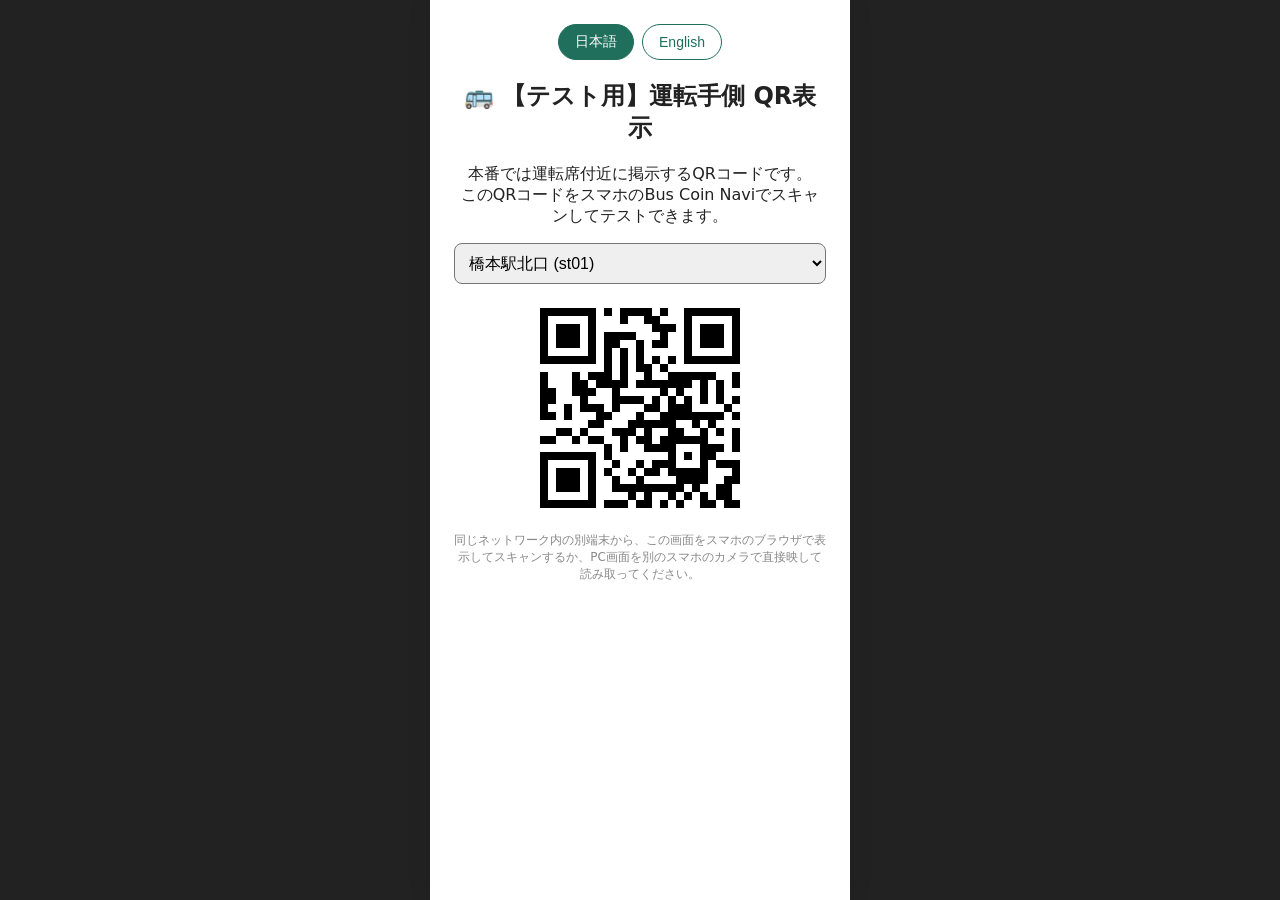
==== driver.html @ f9af69e2 "Initial commit: Bus Coin Navi prototype" ====
<!DOCTYPE html>
<html lang="ja">
<head>
<meta charset="UTF-8" />
<meta name="viewport" content="width=device-width, initial-scale=1.0" />
<title>【運転手用テストツール】QR表示 - Bus Coin Navi</title>
<link rel="stylesheet" href="style.css" />
<style>
  body { background: #222; }
  #app { background: #fff; }
  .driver-tool { padding: 24px; text-align: center; }
  .qr-wrap { display: flex; justify-content: center; margin: 20px 0; }
  select { font-size: 16px; padding: 10px; border-radius: 8px; width: 100%; }
  .note { color: #888; font-size: 12px; margin-top: 12px; }
  .lang-switch { display: flex; justify-content: center; gap: 8px; margin-bottom: 12px; }
  .lang-switch button {
    padding: 8px 16px; border-radius: 20px; border: 1px solid #1f6f5c;
    background: #fff; color: #1f6f5c; font-size: 14px; cursor: pointer;
  }
  .lang-switch button.active { background: #1f6f5c; color: #fff; }
</style>
</head>
<body>
<div id="app">
  <div class="driver-tool">
    <div class="lang-switch">
      <button id="langJa" class="active">日本語</button>
      <button id="langEn">English</button>
    </div>
    <h2 id="titleText">🚌 【テスト用】運転手側 QR表示</h2>
    <p id="descText">本番では運転席付近に掲示するQRコードです。<br>このQRコードをスマホのBus Coin Naviでスキャンしてテストできます。</p>
    <select id="stopSelect"></select>
    <div class="qr-wrap" id="qrWrap"></div>
    <div class="note" id="noteText">同じネットワーク内の別端末から、この画面をスマホのブラウザで表示してスキャンするか、PC画面を別のスマホのカメラで直接映して読み取ってください。</div>
  </div>
</div>
<script src="data.js"></script>
<script src="lib/qrcode.js"></script>
<script src="driver.js"></script>
</body>
</html>
---- style.css ----
* { box-sizing: border-box; }

body {
  margin: 0;
  font-family: "Hiragino Sans", "Noto Sans JP", "Noto Sans Arabic", system-ui, sans-serif;
  background: #f4f6fb;
  color: #222;
  display: flex;
  justify-content: center;
}

#app {
  width: 100%;
  max-width: 420px;
  min-height: 100vh;
  background: #fff;
  box-shadow: 0 0 24px rgba(0,0,0,0.08);
  display: flex;
  flex-direction: column;
}

[dir="rtl"] #app {
  text-align: right;
}

.screen {
  flex: 1;
  padding: 24px 20px;
  display: flex;
  flex-direction: column;
  gap: 16px;
}

.top-bar {
  display: flex;
  align-items: center;
  justify-content: space-between;
  padding: 12px 16px;
  background: #1f6f5c;
  color: white;
}

.top-bar .brand {
  font-weight: bold;
  font-size: 18px;
}

.top-bar button {
  background: rgba(255,255,255,0.15);
  border: none;
  color: white;
  padding: 6px 10px;
  border-radius: 8px;
  font-size: 13px;
}

h1 {
  font-size: 20px;
  margin: 0 0 4px 0;
}

.hint {
  color: #666;
  font-size: 14px;
}

.lang-grid {
  display: grid;
  grid-template-columns: 1fr 1fr;
  gap: 10px;
}

.lang-btn, .stop-btn, .primary-btn {
  padding: 14px;
  border-radius: 12px;
  border: 1px solid #ddd;
  background: #fafafa;
  font-size: 15px;
  cursor: pointer;
  text-align: center;
}

.lang-btn:active, .stop-btn:active {
  background: #e8f2ef;
}

.primary-btn {
  background: #1f6f5c;
  color: white;
  border: none;
  font-weight: bold;
  font-size: 17px;
  padding: 16px;
}

.qr-box {
  border: 3px dashed #1f6f5c;
  border-radius: 16px;
  height: 200px;
  display: flex;
  align-items: center;
  justify-content: center;
  font-size: 60px;
  color: #1f6f5c;
  background: #f0f8f6;
}

.stop-list {
  display: flex;
  flex-direction: column;
  gap: 8px;
}

.current-stop-badge {
  background: #eef7f4;
  border: 1px solid #1f6f5c;
  border-radius: 10px;
  padding: 10px 14px;
  font-size: 14px;
}

.fare-amount {
  font-size: 48px;
  font-weight: bold;
  color: #1f6f5c;
  text-align: center;
  margin: 8px 0;
}

.coin-list {
  display: flex;
  flex-direction: column;
  gap: 10px;
}

.coin-row {
  display: flex;
  align-items: center;
  gap: 12px;
  background: #fbfbfb;
  border: 1px solid #eee;
  border-radius: 10px;
  padding: 10px 14px;
}

.coin-icon {
  width: 44px;
  height: 44px;
  border-radius: 50%;
  display: flex;
  align-items: center;
  justify-content: center;
  color: white;
  font-weight: bold;
  font-size: 12px;
  flex-shrink: 0;
}

.bill-icon {
  width: 60px;
  height: 30px;
  border-radius: 4px;
  display: flex;
  align-items: center;
  justify-content: center;
  color: white;
  font-weight: bold;
  font-size: 11px;
  flex-shrink: 0;
}

.coin-icon-wrap {
  flex-shrink: 0;
  width: 60px;
  display: flex;
  align-items: center;
  justify-content: center;
}

#scan-video {
  width: 100%;
  border-radius: 16px;
  background: #000;
}

.scan-status {
  text-align: center;
  font-size: 14px;
  color: #555;
}

.coin-count {
  margin-inline-start: auto;
  font-weight: bold;
  font-size: 16px;
}

.driver-screen {
  background: #1f6f5c;
  color: white;
  border-radius: 16px;
  padding: 24px;
  text-align: center;
}

.driver-screen .amount {
  font-size: 56px;
  font-weight: bold;
  margin: 12px 0;
}

.back-link {
  color: #1f6f5c;
  background: none;
  border: none;
  font-size: 14px;
  text-align: start;
  padding: 0;
  cursor: pointer;
}
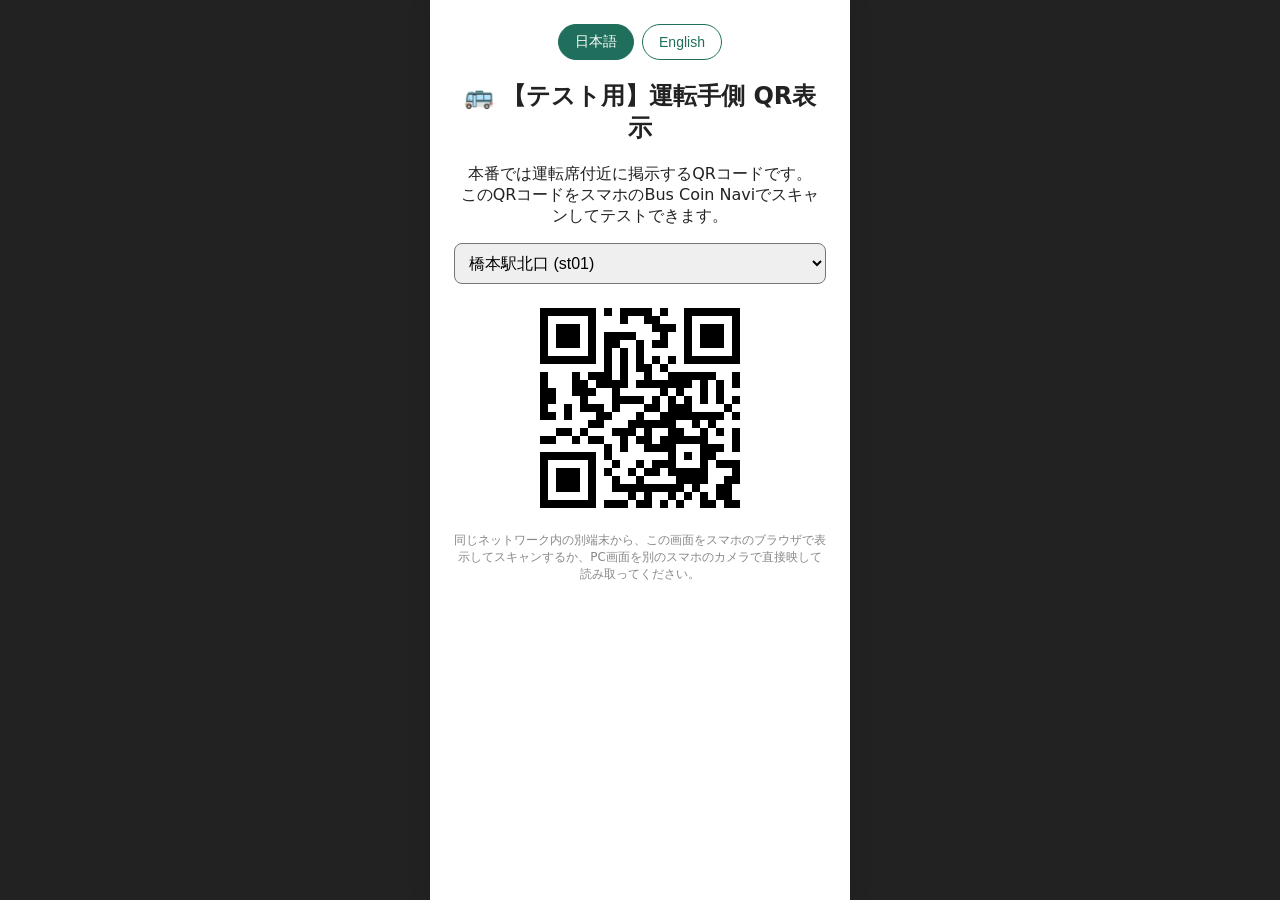
==== commit 73b20a7c: "Add ability to register real-world stops via GPS for testing beyond mock data; fare estimate fallbac" ====
--- a/driver.html
+++ b/driver.html
@@ -35,6 +35,7 @@
   </div>
 </div>
 <script src="data.js"></script>
+<script src="custom-stops.js"></script>
 <script src="lib/qrcode.js"></script>
 <script src="driver.js"></script>
 </body>
--- a/style.css
+++ b/style.css
@@ -70,6 +70,13 @@
   gap: 10px;
 }
 
+.text-input {
+  padding: 14px;
+  border-radius: 12px;
+  border: 1px solid #ccc;
+  font-size: 15px;
+}
+
 .lang-btn, .stop-btn, .primary-btn {
   padding: 14px;
   border-radius: 12px;
@@ -177,6 +184,66 @@
   justify-content: center;
 }
 
+.tab-row {
+  display: flex;
+  gap: 8px;
+}
+
+.tab-btn {
+  flex: 1;
+  padding: 10px;
+  border-radius: 10px;
+  border: 1px solid #1f6f5c;
+  background: #fff;
+  color: #1f6f5c;
+  font-size: 14px;
+  cursor: pointer;
+}
+
+.tab-btn.active {
+  background: #1f6f5c;
+  color: white;
+}
+
+.manual-tab-content {
+  display: flex;
+  flex-direction: column;
+  gap: 16px;
+}
+
+.seiriken-grid {
+  display: grid;
+  grid-template-columns: repeat(3, 1fr);
+  gap: 10px;
+}
+
+.seiriken-btn {
+  aspect-ratio: 1;
+  border-radius: 12px;
+  border: 2px solid #1f6f5c;
+  background: #fafafa;
+  display: flex;
+  flex-direction: column;
+  align-items: center;
+  justify-content: center;
+  gap: 4px;
+  cursor: pointer;
+  padding: 6px;
+}
+
+.seiriken-num {
+  font-size: 26px;
+  font-weight: bold;
+  color: #1f6f5c;
+}
+
+.seiriken-name {
+  font-size: 10px;
+  color: #555;
+  text-align: center;
+  line-height: 1.2;
+}
+
 #scan-video {
   width: 100%;
   border-radius: 16px;
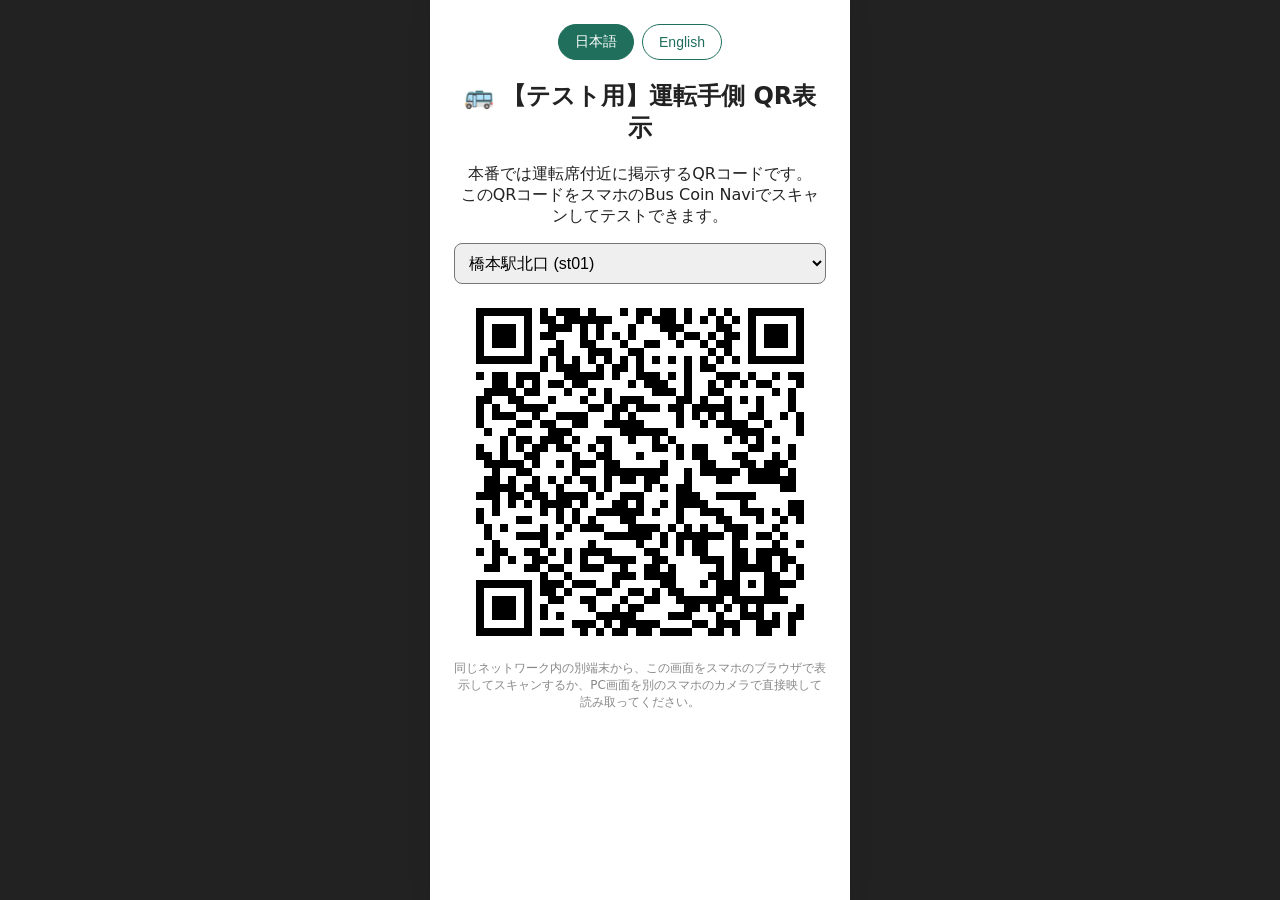
==== commit 2407a6e4: "Embed stop name/coordinates directly in QR payload so any device can register a scanned stop without" ====
--- a/driver.html
+++ b/driver.html
@@ -36,6 +36,7 @@
 </div>
 <script src="data.js"></script>
 <script src="custom-stops.js"></script>
+<script src="qr-payload.js"></script>
 <script src="lib/qrcode.js"></script>
 <script src="driver.js"></script>
 </body>
--- a/style.css
+++ b/style.css
@@ -67,6 +67,22 @@
 .lang-grid {
   display: grid;
   grid-template-columns: 1fr 1fr;
+  gap: 10px;
+}
+
+.nearest-stop-box {
+  background: #eef7f4;
+  border: 1px solid #1f6f5c;
+  border-radius: 12px;
+  padding: 16px;
+  text-align: center;
+  font-size: 17px;
+  font-weight: bold;
+}
+
+.add-here-prompt {
+  display: flex;
+  flex-direction: column;
   gap: 10px;
 }
 
